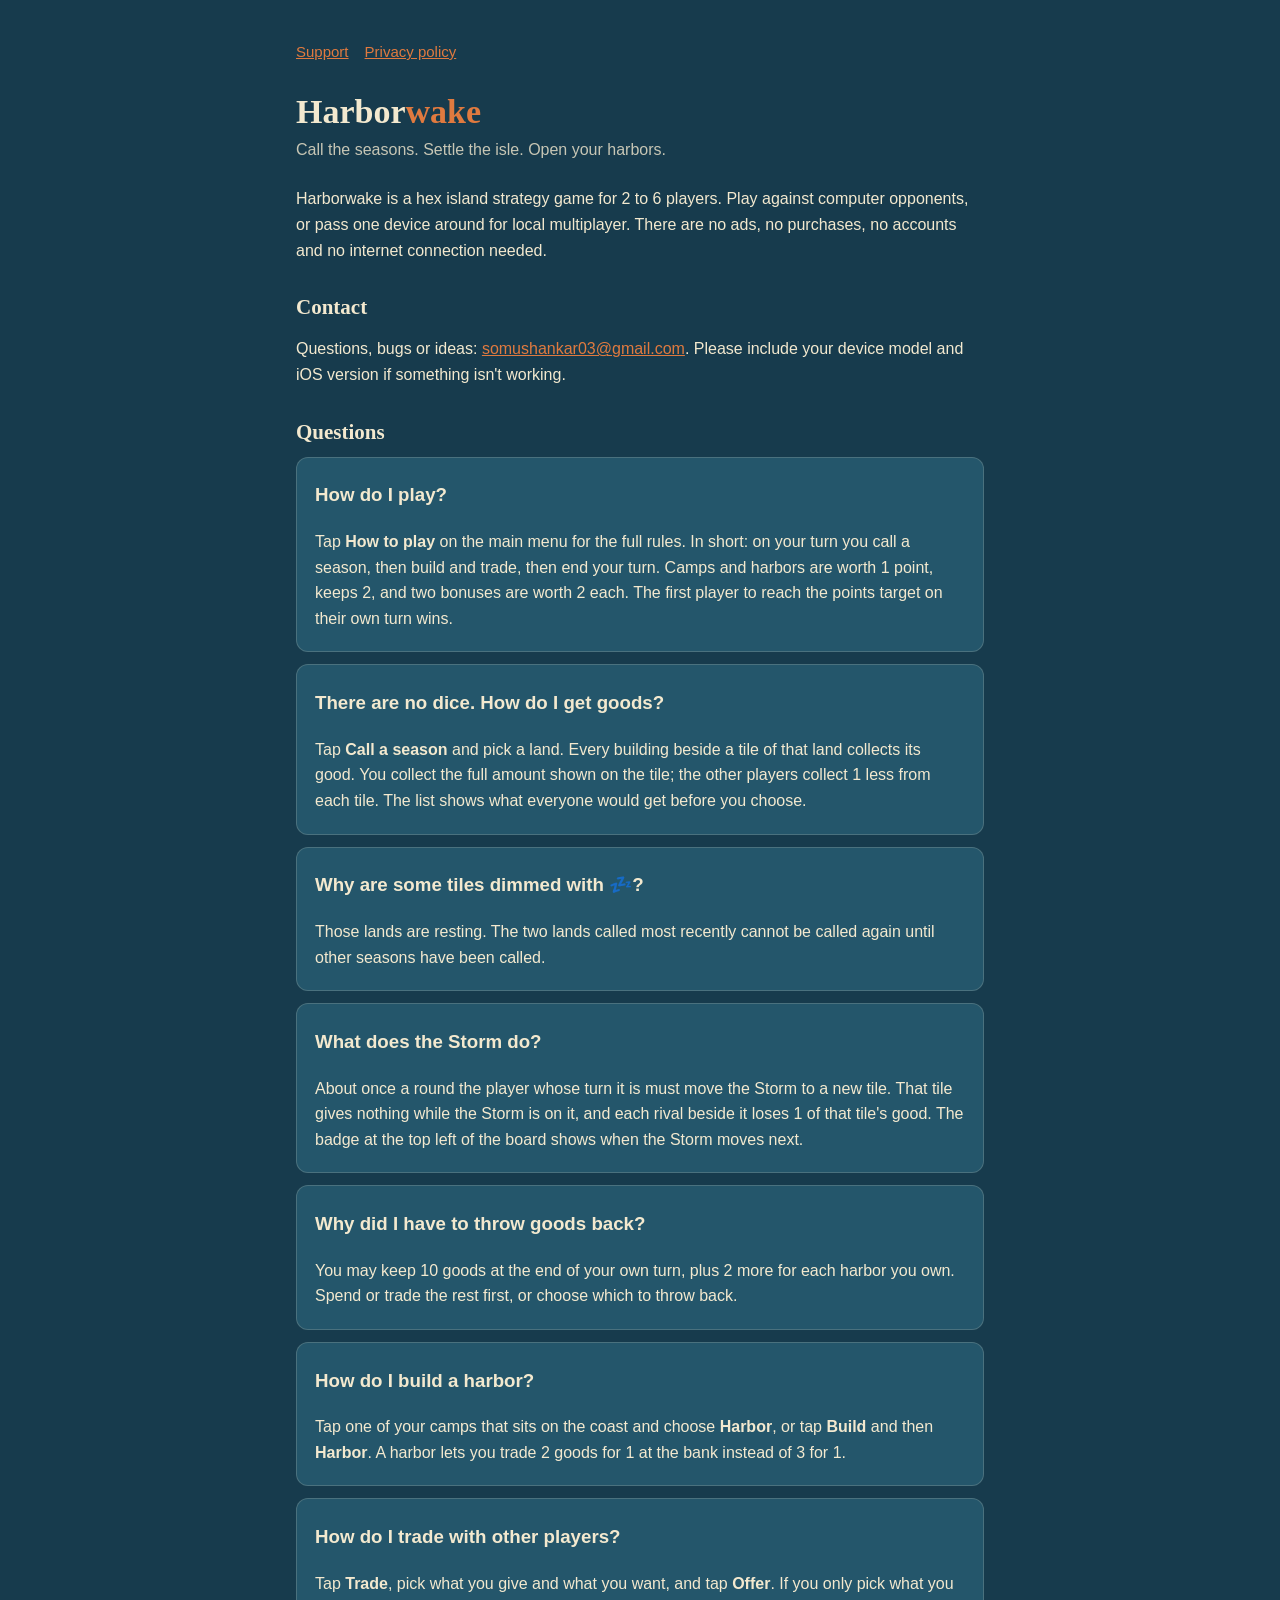
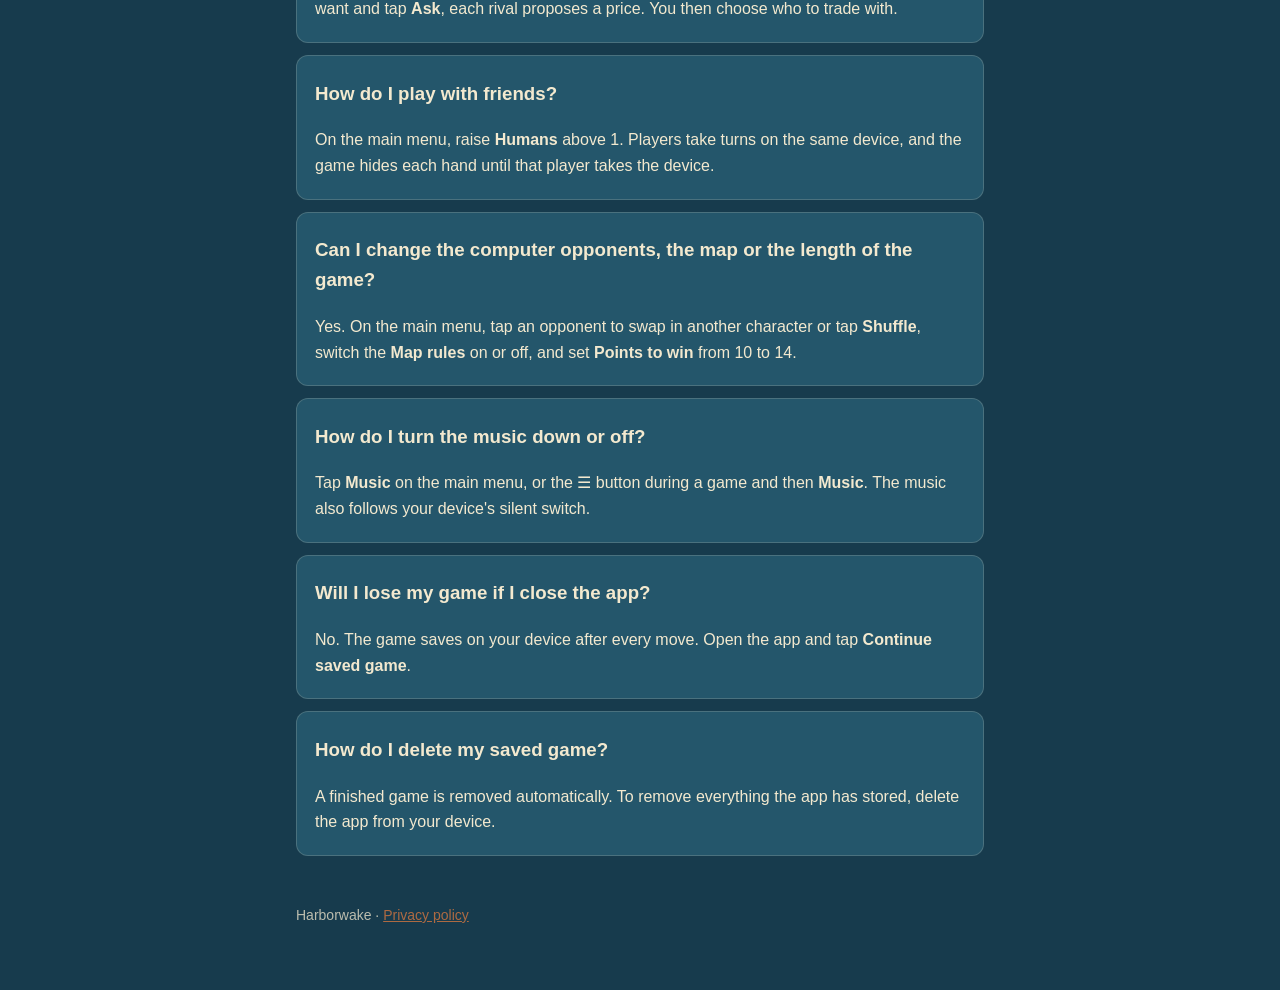
==== index.html @ 1b2472b9 "Harborwake support and privacy pages" ====
<!doctype html>
<html lang="en">
<head>
<meta charset="utf-8">
<meta name="viewport" content="width=device-width, initial-scale=1">
<title>Harborwake: Support</title>
<link rel="stylesheet" href="style.css">
</head>
<body>
<main>
<nav><a href="index.html">Support</a><a href="privacy.html">Privacy policy</a></nav>
<h1>Harbor<span>wake</span></h1>
<p class="tag">Call the seasons. Settle the isle. Open your harbors.</p>

<p>Harborwake is a hex island strategy game for 2 to 6 players. Play against computer opponents, or pass one device around for local multiplayer. There are no ads, no purchases, no accounts and no internet connection needed.</p>

<h2>Contact</h2>
<p>Questions, bugs or ideas: <a href="mailto:somushankar03@gmail.com">somushankar03@gmail.com</a>. Please include your device model and iOS version if something isn't working.</p>

<h2>Questions</h2>
<div class="card">
<h3>How do I play?</h3>
<p>Tap <b>How to play</b> on the main menu for the full rules. In short: on your turn you call a season, then build and trade, then end your turn. Camps and harbors are worth 1 point, keeps 2, and two bonuses are worth 2 each. The first player to reach the points target on their own turn wins.</p>
</div>
<div class="card">
<h3>There are no dice. How do I get goods?</h3>
<p>Tap <b>Call a season</b> and pick a land. Every building beside a tile of that land collects its good. You collect the full amount shown on the tile; the other players collect 1 less from each tile. The list shows what everyone would get before you choose.</p>
</div>
<div class="card">
<h3>Why are some tiles dimmed with 💤?</h3>
<p>Those lands are resting. The two lands called most recently cannot be called again until other seasons have been called.</p>
</div>
<div class="card">
<h3>What does the Storm do?</h3>
<p>About once a round the player whose turn it is must move the Storm to a new tile. That tile gives nothing while the Storm is on it, and each rival beside it loses 1 of that tile's good. The badge at the top left of the board shows when the Storm moves next.</p>
</div>
<div class="card">
<h3>Why did I have to throw goods back?</h3>
<p>You may keep 10 goods at the end of your own turn, plus 2 more for each harbor you own. Spend or trade the rest first, or choose which to throw back.</p>
</div>
<div class="card">
<h3>How do I build a harbor?</h3>
<p>Tap one of your camps that sits on the coast and choose <b>Harbor</b>, or tap <b>Build</b> and then <b>Harbor</b>. A harbor lets you trade 2 goods for 1 at the bank instead of 3 for 1.</p>
</div>
<div class="card">
<h3>How do I trade with other players?</h3>
<p>Tap <b>Trade</b>, pick what you give and what you want, and tap <b>Offer</b>. If you only pick what you want and tap <b>Ask</b>, each rival proposes a price. You then choose who to trade with.</p>
</div>
<div class="card">
<h3>How do I play with friends?</h3>
<p>On the main menu, raise <b>Humans</b> above 1. Players take turns on the same device, and the game hides each hand until that player takes the device.</p>
</div>
<div class="card">
<h3>Can I change the computer opponents, the map or the length of the game?</h3>
<p>Yes. On the main menu, tap an opponent to swap in another character or tap <b>Shuffle</b>, switch the <b>Map rules</b> on or off, and set <b>Points to win</b> from 10 to 14.</p>
</div>
<div class="card">
<h3>How do I turn the music down or off?</h3>
<p>Tap <b>Music</b> on the main menu, or the ☰ button during a game and then <b>Music</b>. The music also follows your device's silent switch.</p>
</div>
<div class="card">
<h3>Will I lose my game if I close the app?</h3>
<p>No. The game saves on your device after every move. Open the app and tap <b>Continue saved game</b>.</p>
</div>
<div class="card">
<h3>How do I delete my saved game?</h3>
<p>A finished game is removed automatically. To remove everything the app has stored, delete the app from your device.</p>
</div>

<footer>Harborwake · <a href="privacy.html">Privacy policy</a></footer>
</main>
</body>
</html>
---- style.css ----
:root{--sea:#173b4d;--sea2:#24566b;--paper:#f3e9cf;--ember:#e07a3f;--line:rgba(243,233,207,.18)}
*{box-sizing:border-box}
body{margin:0;background:var(--sea);color:var(--paper);font:16px/1.6 -apple-system,BlinkMacSystemFont,"Segoe UI",Roboto,sans-serif}
main{max-width:720px;margin:0 auto;padding:40px 16px 64px}
h1,h2{font-family:Georgia,"Iowan Old Style","Times New Roman",serif;line-height:1.2}
h1{font-size:34px;margin:0 0 4px}h1 span{color:var(--ember)}
h2{font-size:21px;margin:32px 0 8px}
.tag{opacity:.8;margin:0 0 24px}
a{color:var(--ember)}
nav{display:flex;gap:16px;margin-bottom:28px;font-size:15px}
.card{background:var(--sea2);border:1px solid var(--line);border-radius:12px;padding:4px 18px;margin:12px 0}
small{opacity:.7}
footer{margin-top:48px;font-size:14px;opacity:.75}
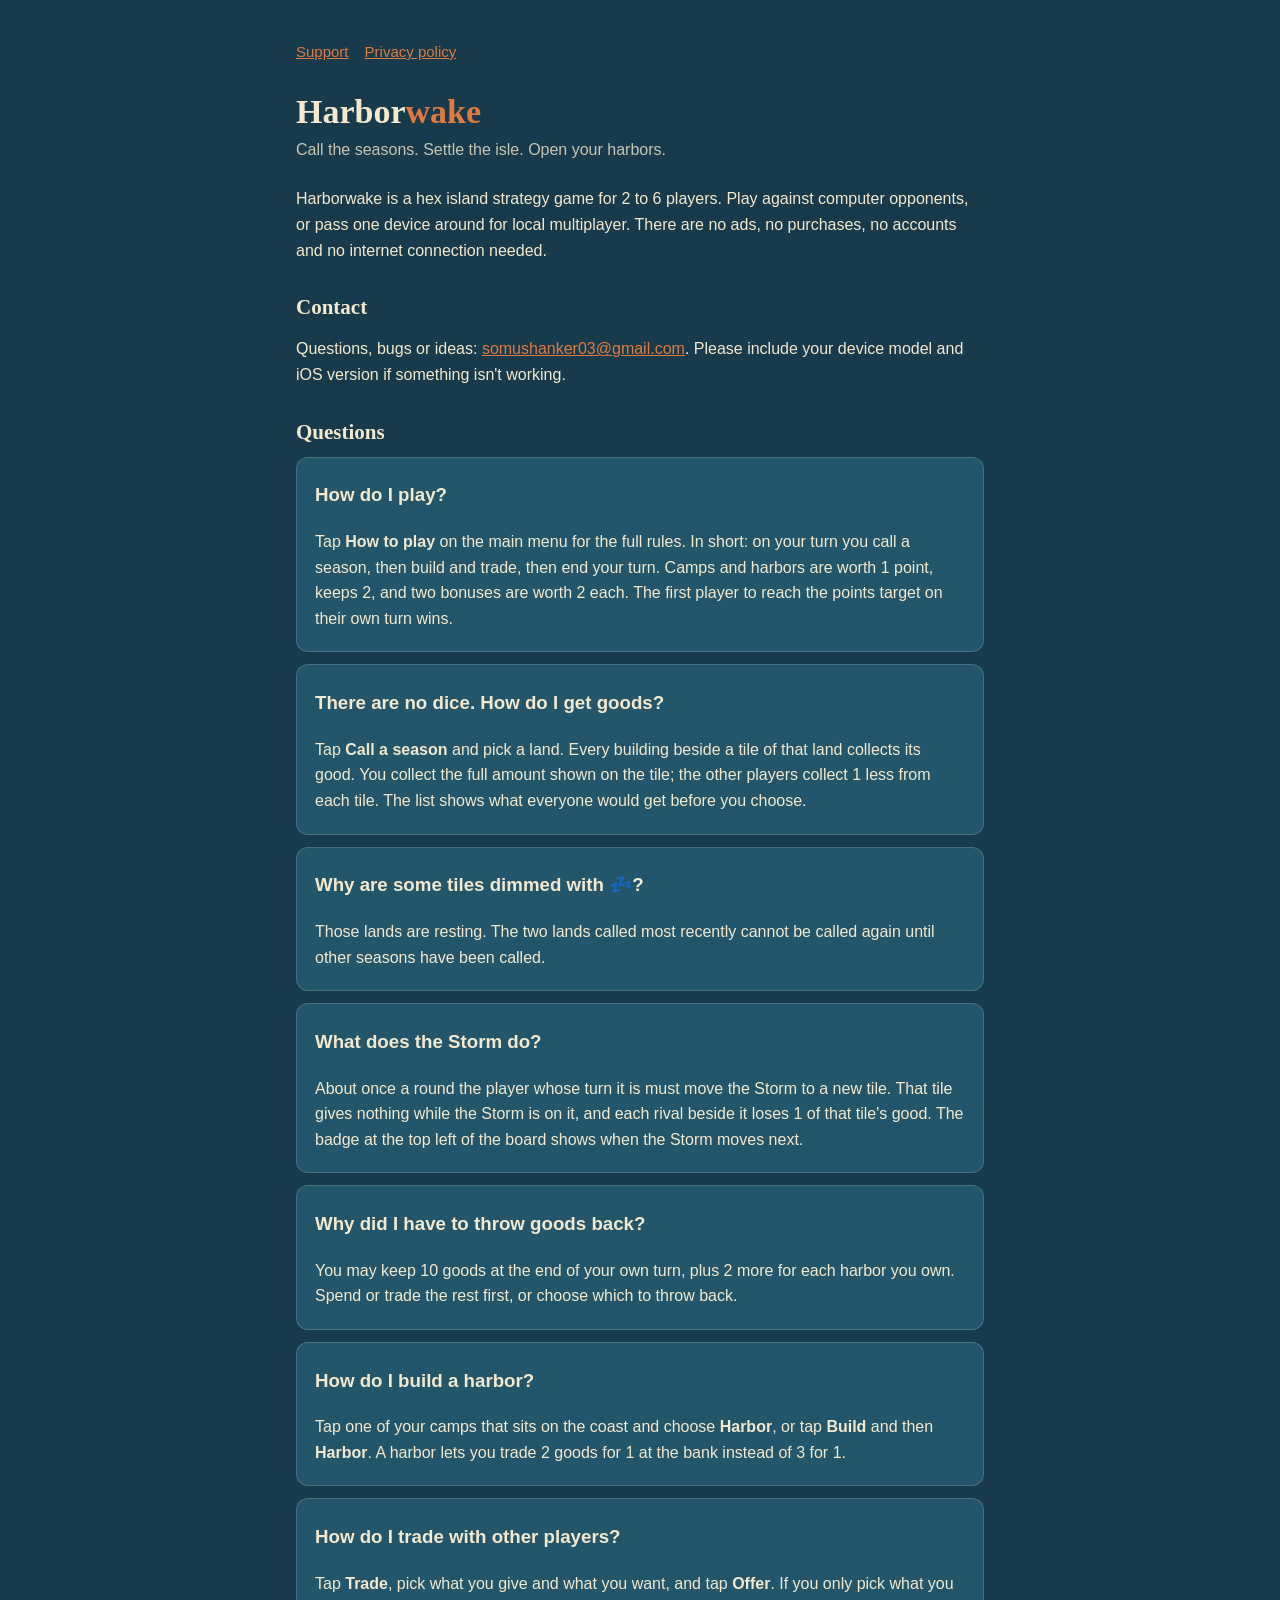
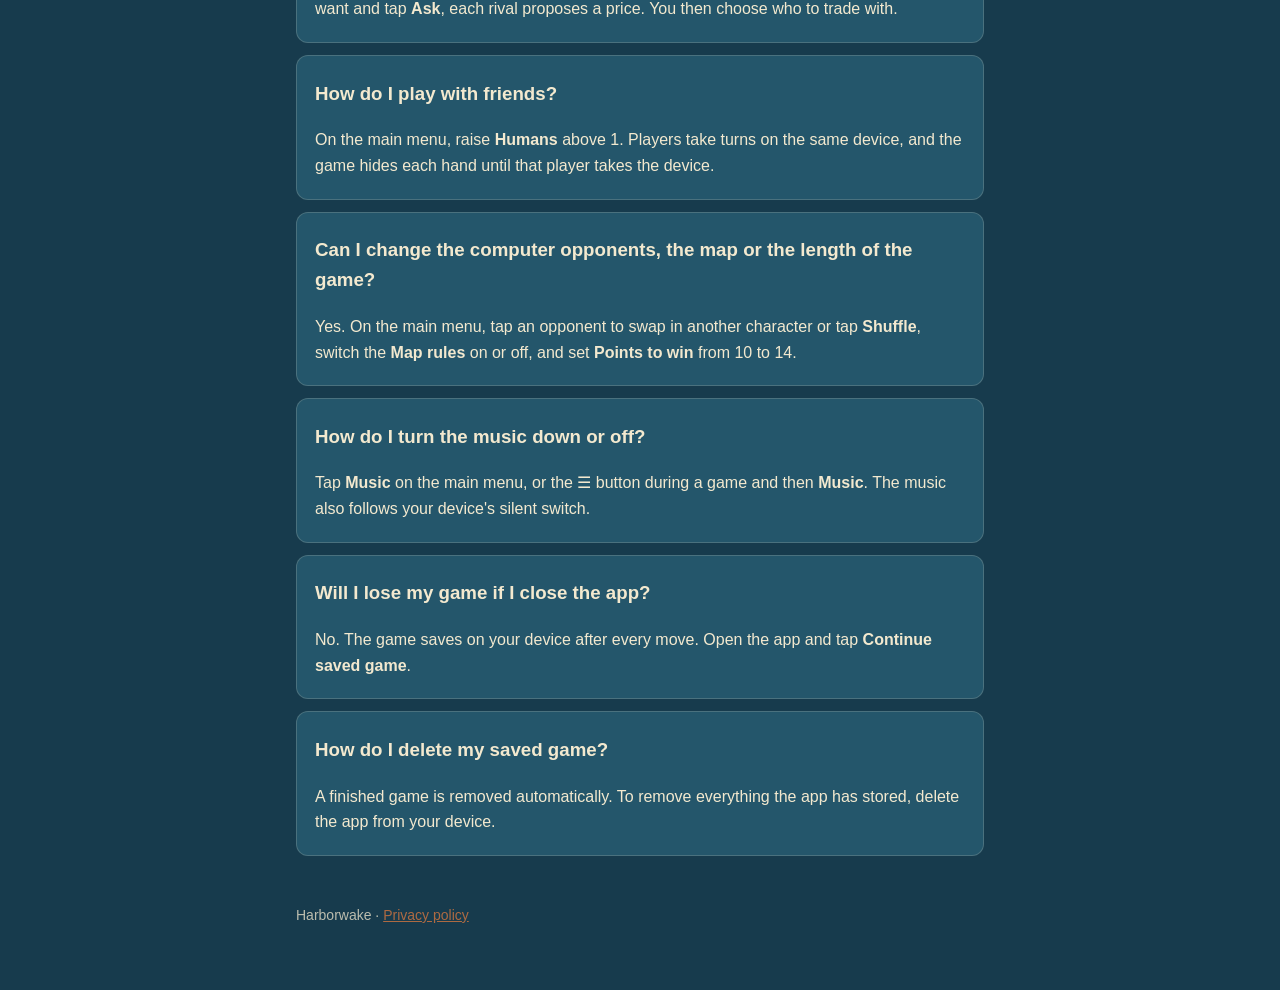
==== commit 0989e1a6: "Correct the contact email" ====
--- a/index.html
+++ b/index.html
@@ -15,7 +15,7 @@
 <p>Harborwake is a hex island strategy game for 2 to 6 players. Play against computer opponents, or pass one device around for local multiplayer. There are no ads, no purchases, no accounts and no internet connection needed.</p>
 
 <h2>Contact</h2>
-<p>Questions, bugs or ideas: <a href="mailto:somushankar03@gmail.com">somushankar03@gmail.com</a>. Please include your device model and iOS version if something isn't working.</p>
+<p>Questions, bugs or ideas: <a href="mailto:somushanker03@gmail.com">somushanker03@gmail.com</a>. Please include your device model and iOS version if something isn't working.</p>
 
 <h2>Questions</h2>
 <div class="card">
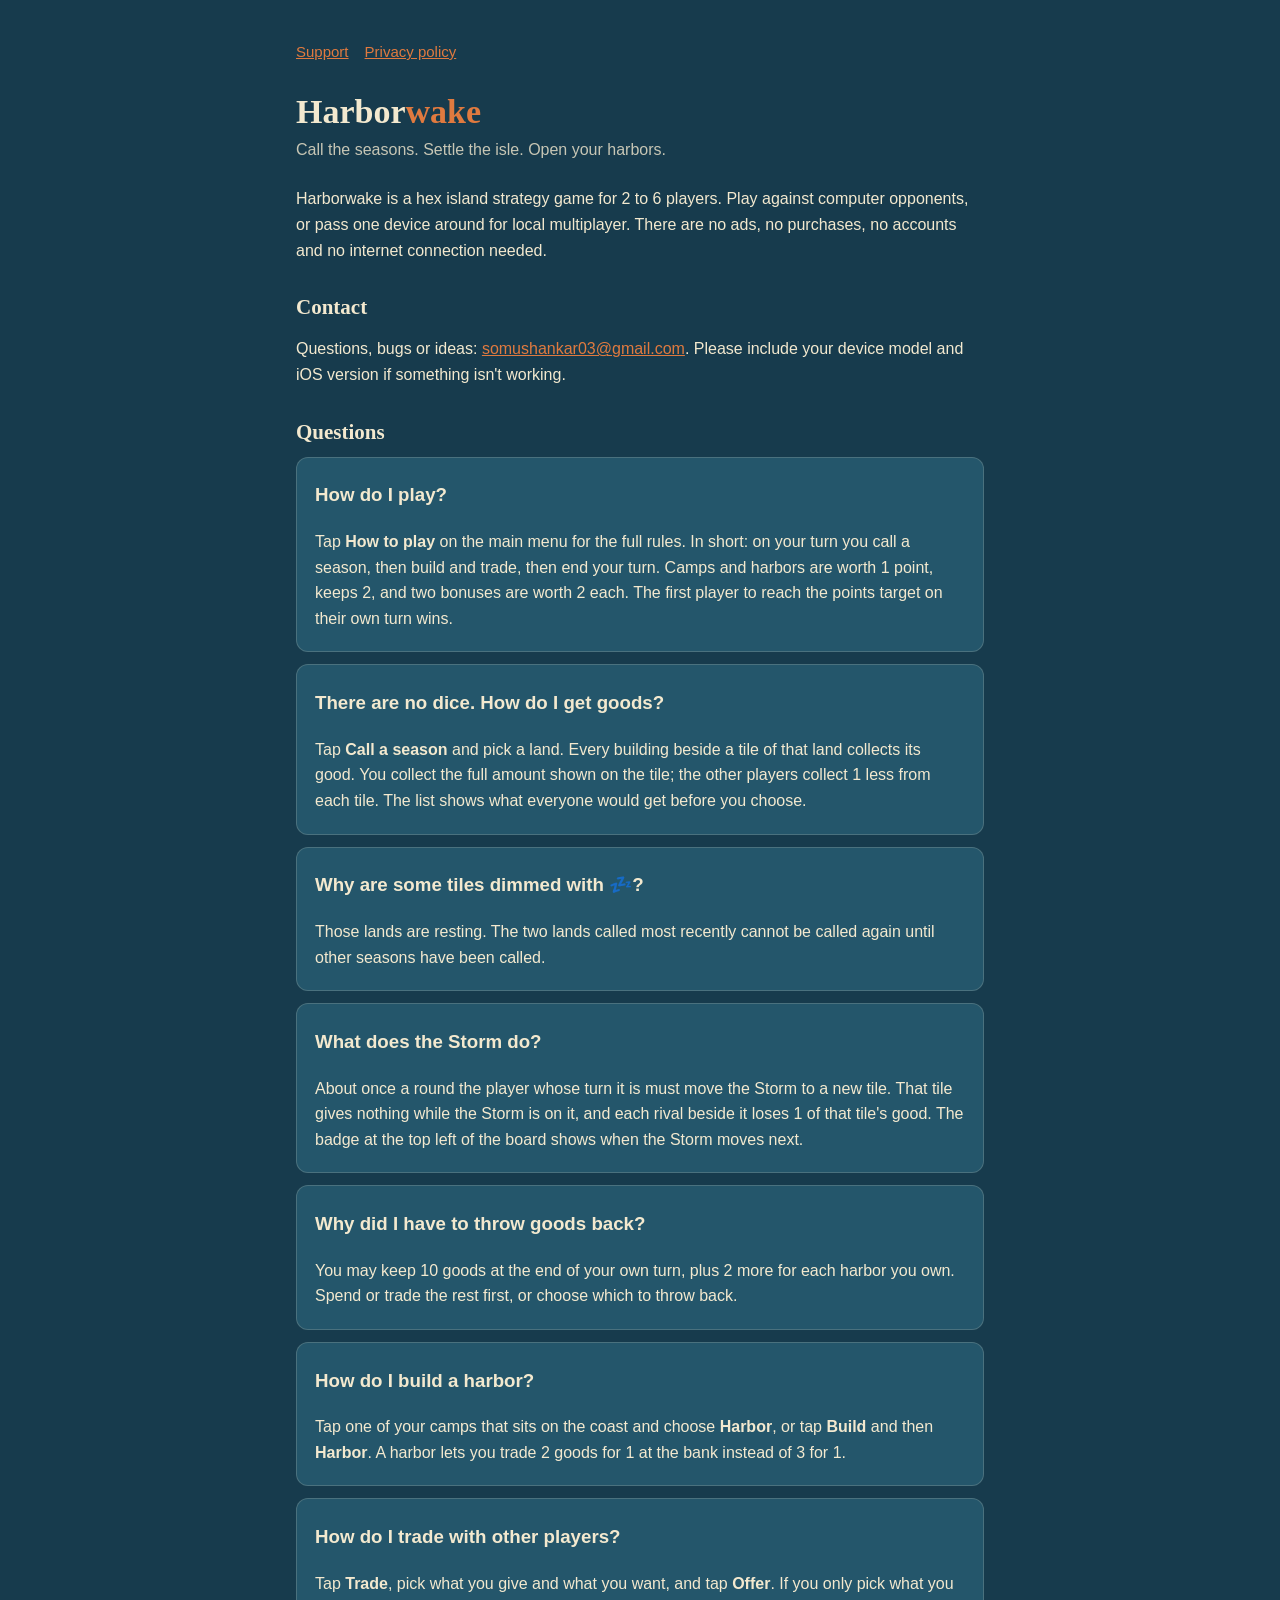
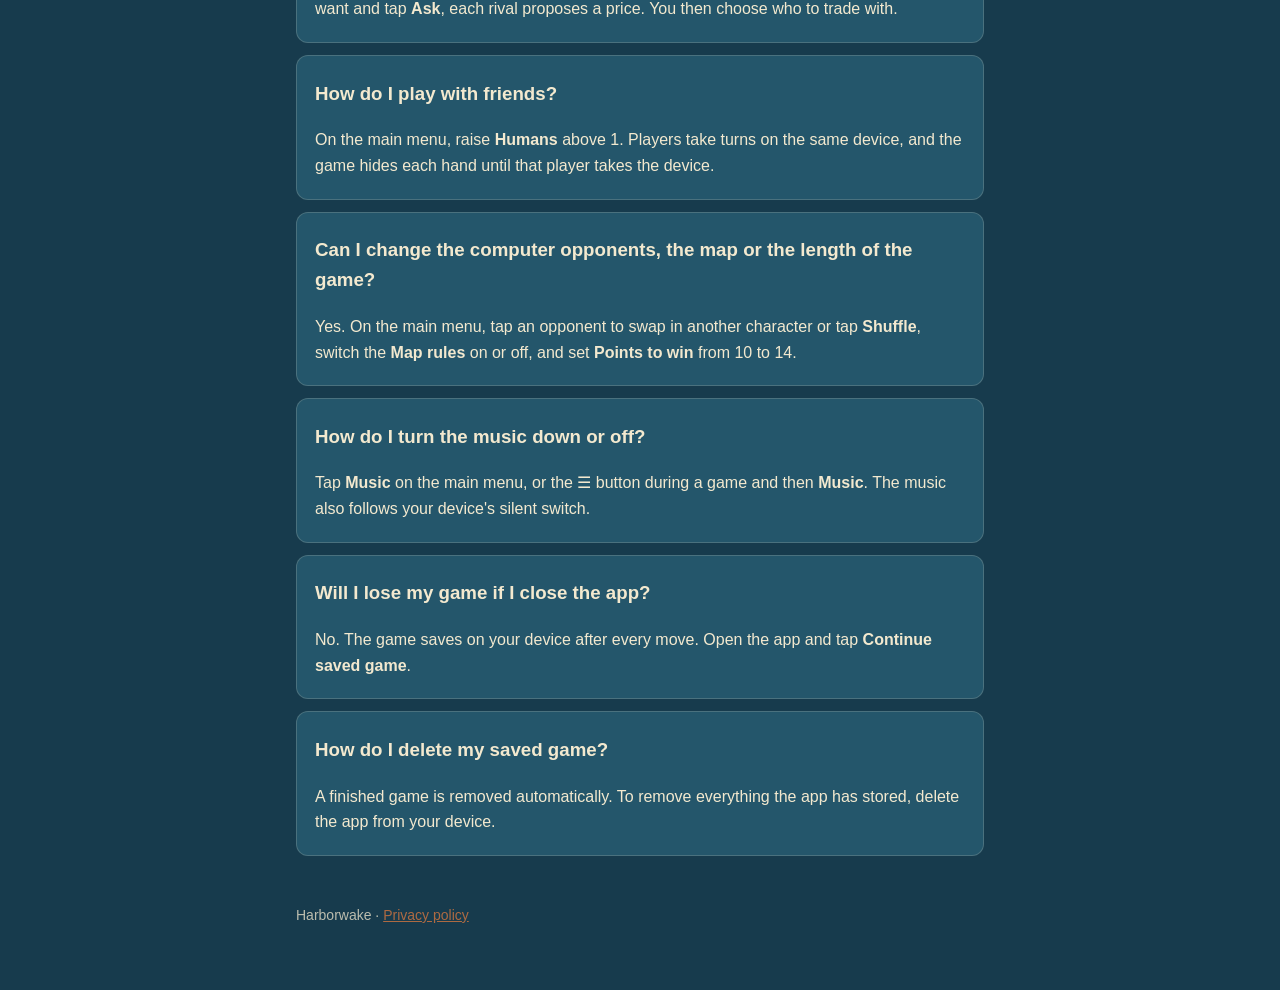
==== commit 5b6e0b06: "Use the same contact email as Pourlings" ====
--- a/index.html
+++ b/index.html
@@ -15,7 +15,7 @@
 <p>Harborwake is a hex island strategy game for 2 to 6 players. Play against computer opponents, or pass one device around for local multiplayer. There are no ads, no purchases, no accounts and no internet connection needed.</p>
 
 <h2>Contact</h2>
-<p>Questions, bugs or ideas: <a href="mailto:somushanker03@gmail.com">somushanker03@gmail.com</a>. Please include your device model and iOS version if something isn't working.</p>
+<p>Questions, bugs or ideas: <a href="mailto:somushankar03@gmail.com">somushankar03@gmail.com</a>. Please include your device model and iOS version if something isn't working.</p>
 
 <h2>Questions</h2>
 <div class="card">
